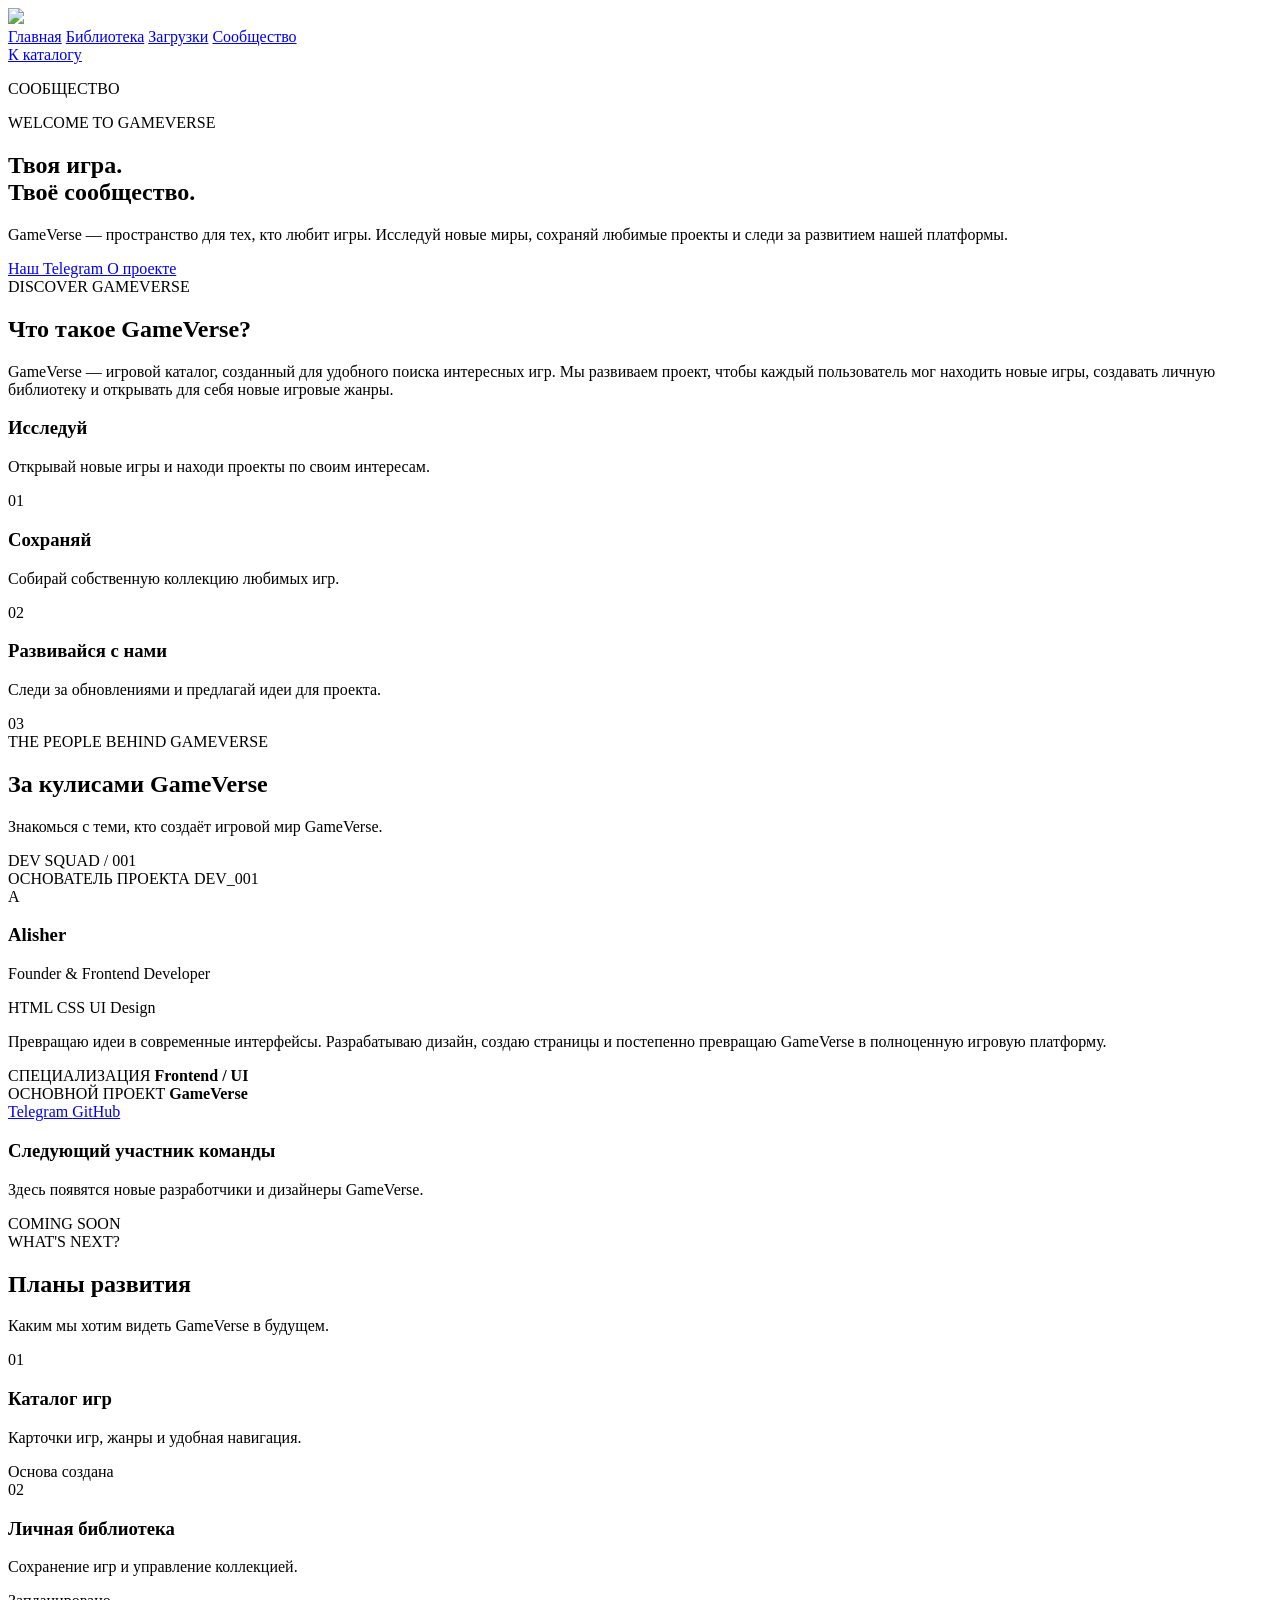
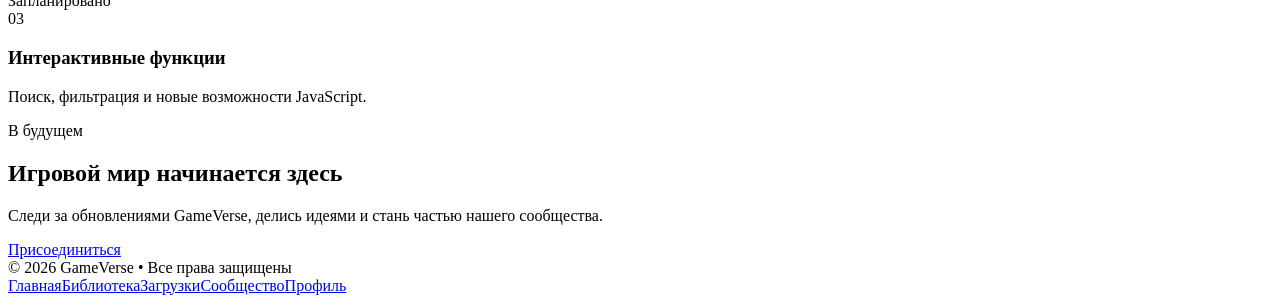
==== community.html @ 57190a84 "Add files via upload" ====
<!DOCTYPE html>

<html lang="ru">

<head>
    <meta charset="utf-8" />
    <meta content="width=device-width, initial-scale=1.0" name="viewport" />
    <title>GameVerse: Сообщество</title>
    <link href="css/global.css" rel="stylesheet" />
    <link href="css/community.css" rel="stylesheet" />
    <link href="https://cdn-uicons.flaticon.com/4.0.0/uicons-regular-rounded/css/uicons-regular-rounded.css" rel="stylesheet" />
    <link href="https://cdn-uicons.flaticon.com/4.0.0/uicons-brands/css/uicons-brands.css" rel="stylesheet" />
    <link href="https://cdn-uicons.flaticon.com/4.0.0/uicons-bold-rounded/css/uicons-bold-rounded.css" rel="stylesheet" />
    <link href="https://cdn-uicons.flaticon.com/4.0.0/uicons-bold-straight/css/uicons-bold-straight.css" rel="stylesheet" />
    <link href="css/responsive.css" rel="stylesheet" />
    <link href="css/improvements.css" rel="stylesheet" />
    <link href="css/stage2.css" rel="stylesheet" />
</head>

<body>
    <header>
        <!-- Верхний хедер -->
        <a href="index.html">
            <img id="logo" src="img/logo.png" />
        </a>
        <nav>
            <a href="index.html">
                <i class="fi fi-rr-home"></i>
                Главная</a>
            <a href="library.html">
                <i class="fi fi-rr-books"></i>
                Библиотека</a>
            <a href="download.html">
                <i class="fi fi-rr-cloud-download-alt"></i>
                Загрузки</a>
            <a href="community.html">
                <i class="fi fi-rr-users-alt"></i>
                Сообщество</a>
        </nav>
        <!-- Нижний хедер -->
        <div class="social">
            <a href="https://t.me/share/url?url=https://capeducation.getcourse.ru" target="_blank">
                <i class="fi fi-rr-paper-plane"></i>
            </a>
            <a href="https://t.me/trsnbv_a">
                <i class="fi fi-brands-telegram"></i></a>
            <a href="https://github.com">
                <i class="fi fi-brands-github"></i>
            </a>
        </div>
    </header>
    <main><a class="catalog-back" href="index.html"><i class="fi fi-rr-arrow-left"></i> К каталогу</a>
        <p class="eyebrow gv-section-label">СООБЩЕСТВО</p>
        <section class="community-hero">
            <div class="hero-content">
                <span class="hero-label">
                    <span class="status-dot"></span>
                    WELCOME TO GAMEVERSE
                </span>
                <h1>
                    Твоя игра.<br />
                    <span>Твоё сообщество.</span>
                </h1>
                <p>
                    GameVerse — пространство для тех, кто любит игры.
                    Исследуй новые миры, сохраняй любимые проекты
                    и следи за развитием нашей платформы.
                </p>
                <div class="hero-buttons">
                    <a class="btn-primary" href="https://t.me/trsnbv_a" rel="noopener noreferrer" target="_blank">
                        <i class="fi fi-brands-telegram"></i>
                        Наш Telegram
                    </a>
                    <a class="btn-outline" href="https://t.me/trsnbv_a">
                        О проекте
                        <i class="fi fi-rr-arrow-small-right"></i>
                    </a>
                </div>
            </div>
            <div class="hero-decoration">
                <i class="fi fi-rr-gamepad"></i>
            </div>
        </section>
        <section class="community-section" id="about">
            <div class="section-heading">
                <div>
                    <span class="section-label">DISCOVER GAMEVERSE</span>
                    <h2>Что такое GameVerse?</h2>
                </div>
            </div>
            <p class="about-description">
                GameVerse — игровой каталог, созданный для удобного поиска
                интересных игр. Мы развиваем проект, чтобы каждый пользователь
                мог находить новые игры, создавать личную библиотеку
                и открывать для себя новые игровые жанры.
            </p>
            <div class="features-grid">
                <div class="feature-card">
                    <div class="feature-icon">
                        <i class="fi fi-rr-gamepad"></i>
                    </div>
                    <h3>Исследуй</h3>
                    <p>Открывай новые игры и находи проекты по своим интересам.</p>
                    <span class="feature-number">01</span>
                </div>
                <div class="feature-card">
                    <div class="feature-icon">
                        <i class="fi fi-rr-bookmark"></i>
                    </div>
                    <h3>Сохраняй</h3>
                    <p>Собирай собственную коллекцию любимых игр.</p>
                    <span class="feature-number">02</span>
                </div>
                <div class="feature-card">
                    <div class="feature-icon">
                        <i class="fi fi-rr-users-alt"></i>
                    </div>
                    <h3>Развивайся с нами</h3>
                    <p>Следи за обновлениями и предлагай идеи для проекта.</p>
                    <span class="feature-number">03</span>
                </div>
            </div>
        </section>
        <!-- Команда разработчиков -->
        <section class="community-section" id="developers">
            <div class="section-heading">
                <div>
                    <span class="section-label">THE PEOPLE BEHIND GAMEVERSE</span>
                    <h2>За кулисами GameVerse</h2>
                    <p>Знакомься с теми, кто создаёт игровой мир GameVerse.</p>
                </div>
                <span class="section-counter">DEV SQUAD / 001</span>
            </div>
            <!-- Главный разработчик -->
            <div class="developer-card">
                <div class="developer-top">
                    <span class="founder-badge">
                        <i class="fi fi-rr-crown"></i>
                        ОСНОВАТЕЛЬ ПРОЕКТА
                    </span>
                    <span class="developer-id">DEV_001</span>
                </div>
                <div class="developer-profile">
                    <div class="developer-avatar">
                        <span>A</span>
                    </div>
                    <div class="developer-main-info">
                        <h3>Alisher</h3>
                        <p class="developer-role">
                            Founder &amp; Frontend Developer
                        </p>
                        <div class="developer-skills">
                            <span>HTML</span>
                            <span>CSS</span>
                            <span>UI Design</span>
                        </div>
                    </div>
                </div>
                <p class="developer-description">
                    Превращаю идеи в современные интерфейсы.
                    Разрабатываю дизайн, создаю страницы
                    и постепенно превращаю GameVerse
                    в полноценную игровую платформу.
                </p>
                <div class="developer-details">
                    <div class="developer-detail">
                        <span>СПЕЦИАЛИЗАЦИЯ</span>
                        <strong>Frontend / UI</strong>
                    </div>
                    <div class="developer-detail">
                        <span>ОСНОВНОЙ ПРОЕКТ</span>
                        <strong>GameVerse</strong>
                    </div>
                </div>
                <div class="developer-socials">
                    <a class="developer-telegram" href="https://t.me/trsnbv_a" rel="noopener noreferrer"
                        target="_blank">
                        <i class="fi fi-brands-telegram"></i>
                        Telegram
                    </a>
                    <a class="developer-github" href="https://github.com" rel="noopener noreferrer" target="_blank">
                        <i class="fi fi-brands-github"></i>
                        GitHub
                    </a>
                </div>
            </div>
            <!-- Будущие участники -->
            <div class="future-team">
                <div class="future-icon">
                    <i class="fi fi-rr-user-add"></i>
                </div>
                <div class="future-info">
                    <h3>Следующий участник команды</h3>
                    <p>Здесь появятся новые разработчики и дизайнеры GameVerse.</p>
                </div>
                <span class="future-label">COMING SOON</span>
            </div>
        </section>
        <!-- Планы развития -->
        <section class="community-section">
            <div class="section-heading">
                <div>
                    <span class="section-label">WHAT'S NEXT?</span>
                    <h2>Планы развития</h2>
                    <p>Каким мы хотим видеть GameVerse в будущем.</p>
                </div>
            </div>
            <div class="roadmap">
                <div class="roadmap-item">
                    <span class="roadmap-number">01</span>
                    <div class="roadmap-info">
                        <h3>Каталог игр</h3>
                        <p>Карточки игр, жанры и удобная навигация.</p>
                    </div>
                    <span class="roadmap-status status-done">
                        Основа создана
                    </span>
                </div>
                <div class="roadmap-item">
                    <span class="roadmap-number">02</span>
                    <div class="roadmap-info">
                        <h3>Личная библиотека</h3>
                        <p>Сохранение игр и управление коллекцией.</p>
                    </div>
                    <span class="roadmap-status status-planned">
                        Запланировано
                    </span>
                </div>
                <div class="roadmap-item">
                    <span class="roadmap-number">03</span>
                    <div class="roadmap-info">
                        <h3>Интерактивные функции</h3>
                        <p>Поиск, фильтрация и новые возможности JavaScript.</p>
                    </div>
                    <span class="roadmap-status status-future">
                        В будущем
                    </span>
                </div>
            </div>
        </section>
        <!-- Присоединиться к сообществу -->
        <section class="join-community">
            <div class="join-icon">
                <i class="fi fi-rr-gamepad"></i>
            </div>
            <h2>Игровой мир начинается здесь</h2>
            <p>
                Следи за обновлениями GameVerse,
                делись идеями и стань частью нашего сообщества.
            </p>
            <a href="https://t.me/trsnbv_a" rel="noopener noreferrer" target="_blank">
                <i class="fi fi-brands-telegram"></i>
                Присоединиться
                <i class="fi fi-rr-arrow-up-right"></i>
            </a>
        </section>
        <!-- Подвал -->
        <footer class="site-footer">
            <div class="footer-bottom">© 2026 GameVerse • Все права защищены</div>
        </footer>
    </main>
    <nav aria-label="Мобильная навигация" class="mobile-nav"><a href="index.html"><i aria-hidden="true"
                class="fi fi-rr-home"></i><span>Главная</span></a><a href="library.html"><i aria-hidden="true"
                class="fi fi-rr-books"></i><span>Библиотека</span></a><a href="download.html"><i aria-hidden="true"
                class="fi fi-rr-download"></i><span>Загрузки</span></a><a aria-current="page" class="active"
            href="community.html"><i aria-hidden="true" class="fi fi-rr-users-alt"></i><span>Сообщество</span></a><a
            href="profile.html"><i aria-hidden="true" class="fi fi-rr-user"></i><span>Профиль</span></a></nav>
</body>

</html>
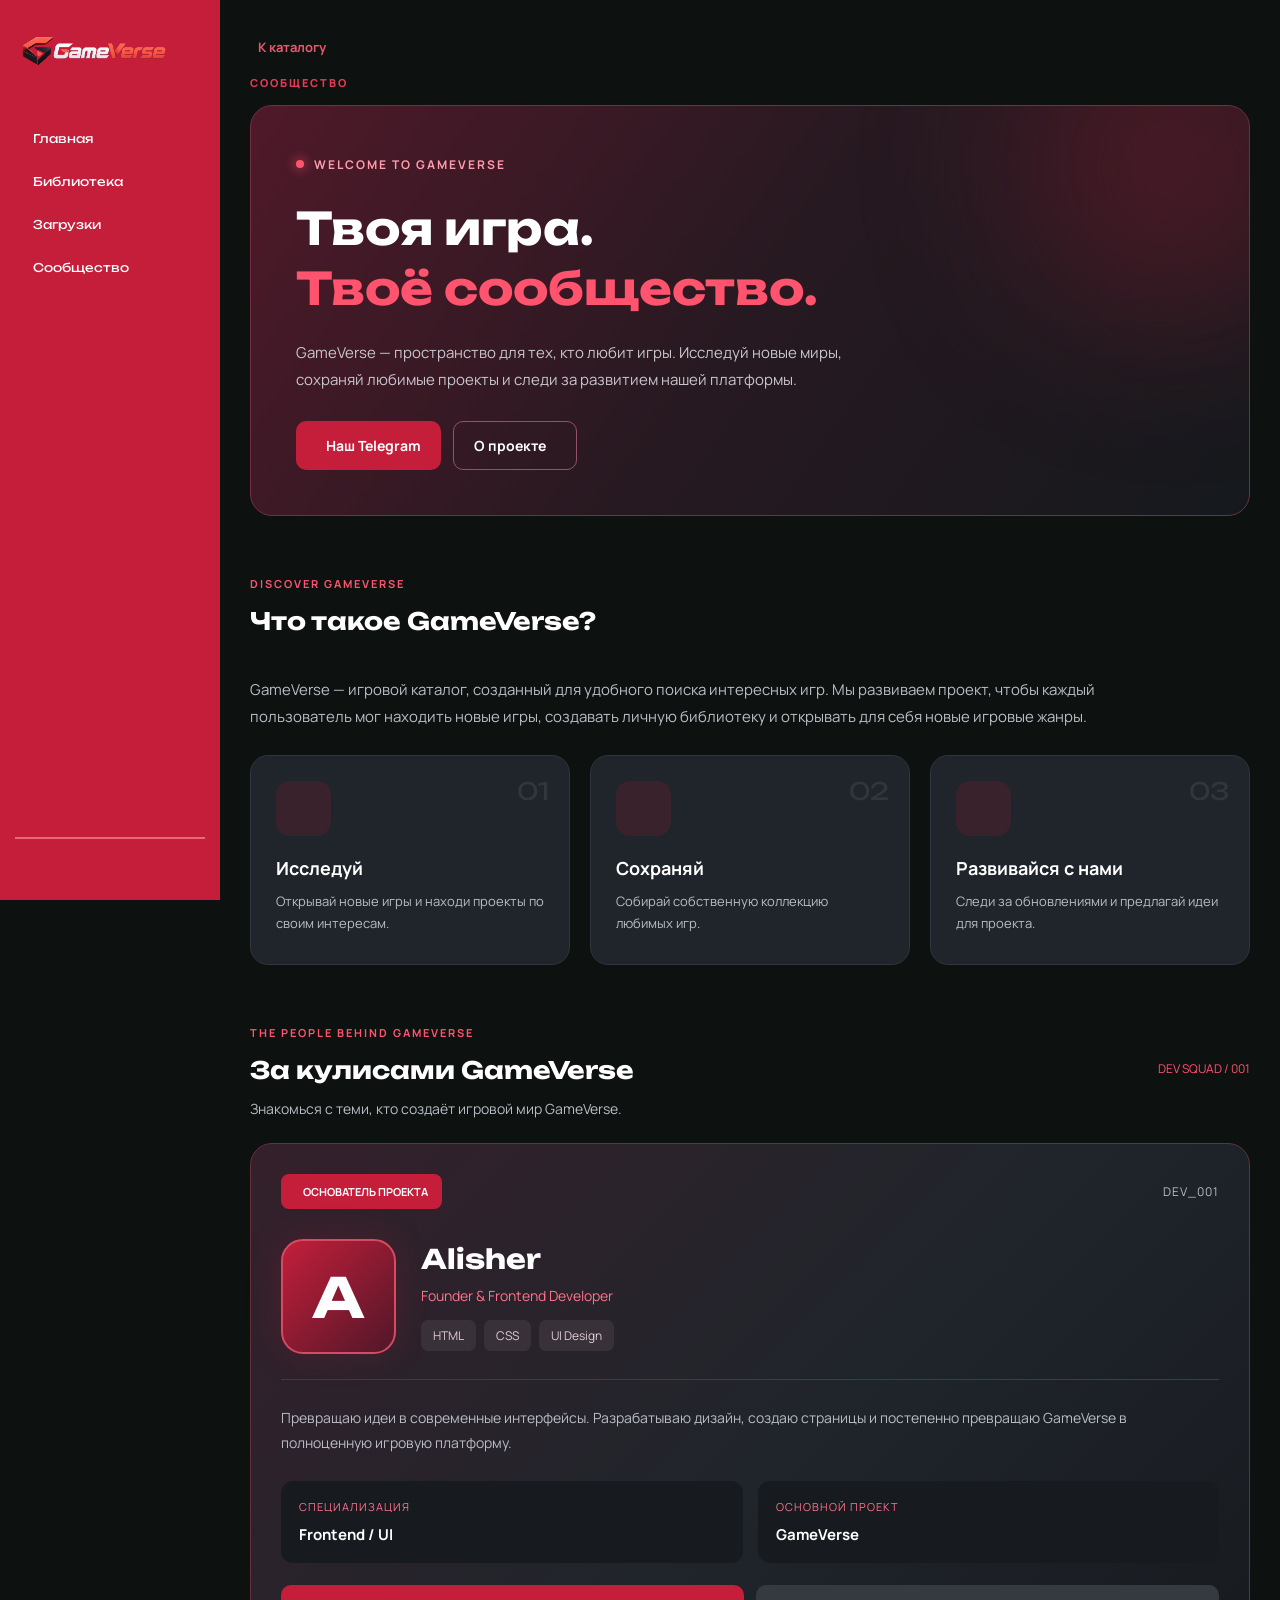
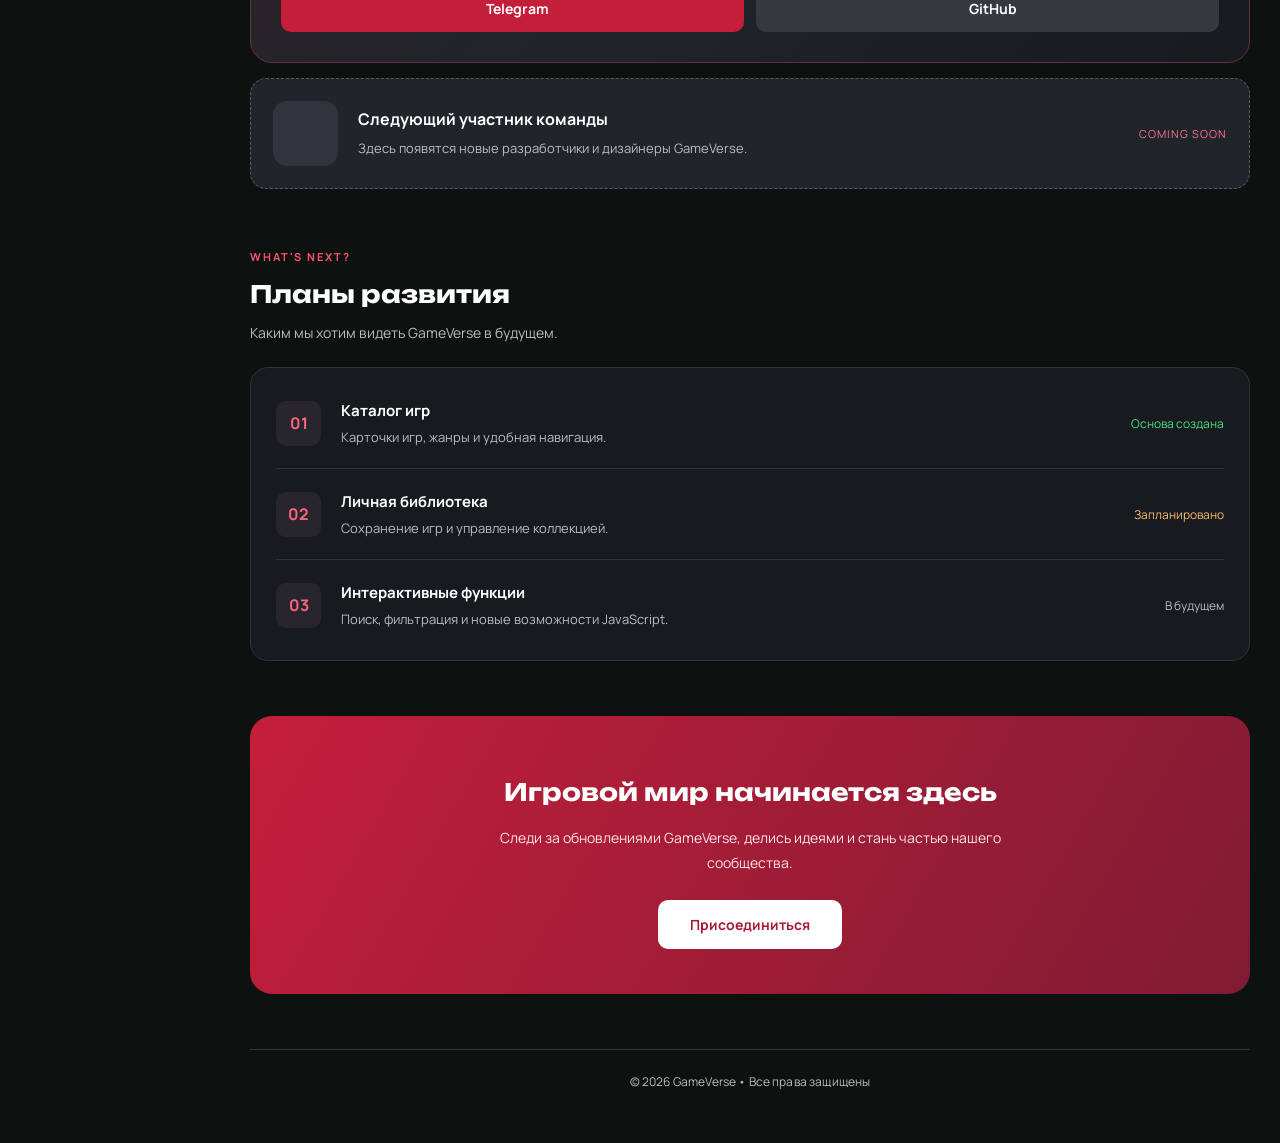
==== commit 930247c9: "Add files via upload" ====
--- a/community.html
+++ b/community.html
@@ -6,22 +6,22 @@
     <meta charset="utf-8" />
     <meta content="width=device-width, initial-scale=1.0" name="viewport" />
     <title>GameVerse: Сообщество</title>
-    <link href="css/global.css" rel="stylesheet" />
-    <link href="css/community.css" rel="stylesheet" />
+    <link href="global.css" rel="stylesheet" />
+    <link href="community.css" rel="stylesheet" />
     <link href="https://cdn-uicons.flaticon.com/4.0.0/uicons-regular-rounded/css/uicons-regular-rounded.css" rel="stylesheet" />
     <link href="https://cdn-uicons.flaticon.com/4.0.0/uicons-brands/css/uicons-brands.css" rel="stylesheet" />
     <link href="https://cdn-uicons.flaticon.com/4.0.0/uicons-bold-rounded/css/uicons-bold-rounded.css" rel="stylesheet" />
     <link href="https://cdn-uicons.flaticon.com/4.0.0/uicons-bold-straight/css/uicons-bold-straight.css" rel="stylesheet" />
-    <link href="css/responsive.css" rel="stylesheet" />
-    <link href="css/improvements.css" rel="stylesheet" />
-    <link href="css/stage2.css" rel="stylesheet" />
+    <link href="responsive.css" rel="stylesheet" />
+    <link href="improvements.css" rel="stylesheet" />
+    <link href="stage2.css" rel="stylesheet" />
 </head>
 
 <body>
     <header>
         <!-- Верхний хедер -->
         <a href="index.html">
-            <img id="logo" src="img/logo.png" />
+            <img id="logo" src="logo.png" />
         </a>
         <nav>
             <a href="index.html">
--- a/global.css
+++ b/global.css
@@ -0,0 +1,84 @@
+@import url("https://cdn-uicons.flaticon.com/4.0.0/uicons-regular-chubby/css/uicons-regular-chubby.css");
+
+/* Manrope — основной текст */
+@font-face {
+  font-family: "Manrope";
+  src: url("Manrope-VariableFont_wght.ttf");
+  font-weight: 200 800;
+}
+
+/* Unbounded — заголовки */
+@font-face {
+  font-family: "Unbounded";
+  src: url("Unbounded-Regular.ttf");
+  font-weight: 400;
+}
+
+@font-face {
+  font-family: "Unbounded";
+  src: url("Unbounded-Bold.ttf");
+  font-weight: 700;
+}
+
+body {
+  margin: 0;
+  display: flex;
+  min-height: 100vh;
+  color: white;
+  font-family: "Manrope", sans-serif;
+  font-weight: 400;
+  background-color: #0d1110;
+}
+
+header {
+  width: 220px;
+  padding: 15px;
+  box-sizing: border-box;
+  flex-shrink: 0;
+  display: flex;
+  min-height: 100vh;
+  flex-direction: column;
+  background-color: #c41e3a;
+
+  position: sticky;
+  top: 0;
+  height: 100vh;
+  align-self: flex-start;
+}
+
+header #logo {
+  width: 90%;
+  margin-left: -9px;
+}
+
+header nav {
+  margin-top: 35px;
+  display: flex;
+  flex-direction: column;
+  gap: 20px;
+}
+
+header a {
+  color: white;
+  text-decoration: none;
+  padding: 10px;
+  border-radius: 8px;
+  font-family: "Unbounded", sans-serif;
+  font-weight: 300;
+  display: flex;
+  align-items: center;
+  gap: 8px;
+}
+
+header nav a:hover {
+  background: #ff6b61;
+}
+
+.social {
+  margin-top: auto;
+  display: flex;
+  justify-content: center;
+  gap: 20px;
+  border-top: 2px solid #e9687c;
+  padding-top: 30px;
+}
--- a/community.css
+++ b/community.css
@@ -0,0 +1,625 @@
+main {
+  flex: 1;
+  min-width: 0;
+  padding: 30px;
+  box-sizing: border-box;
+}
+
+main * {
+  box-sizing: border-box;
+}
+
+main a {
+  text-decoration: none;
+}
+
+header nav a.active {
+  background: rgba(255, 255, 255, 0.18);
+}
+
+.community-hero {
+  position: relative;
+  overflow: hidden;
+
+  display: flex;
+  align-items: center;
+
+  min-height: 370px;
+  padding: 45px;
+
+  border-radius: 22px;
+  border: 1px solid #713044;
+
+  background: linear-gradient(125deg, #501929 0%, #271921 50%, #15191d 100%);
+}
+
+.community-hero::before {
+  content: "";
+  position: absolute;
+
+  width: 320px;
+  height: 320px;
+  right: -90px;
+  top: -100px;
+
+  border-radius: 50%;
+  background: rgba(196, 30, 58, 0.25);
+  filter: blur(80px);
+  pointer-events: none;
+}
+
+.hero-content {
+  position: relative;
+  z-index: 2;
+  max-width: 650px;
+}
+
+.hero-label {
+  display: inline-flex;
+  align-items: center;
+  gap: 10px;
+
+  color: #ff9cad;
+  font-size: 12px;
+  font-weight: 700;
+  letter-spacing: 2px;
+}
+
+.status-dot {
+  width: 8px;
+  height: 8px;
+  border-radius: 50%;
+  background: #ff536e;
+
+  box-shadow: 0 0 12px #ff536e;
+  animation: pulse 2s infinite;
+}
+
+@keyframes pulse {
+  0%,
+  100% {
+    opacity: 1;
+  }
+
+  50% {
+    opacity: 0.4;
+  }
+}
+
+.community-hero h1 {
+  font-family: "Unbounded", sans-serif;
+  font-size: clamp(27px, 3.5vw, 45px);
+  line-height: 1.35;
+  margin: 25px 0 20px;
+}
+
+.community-hero h1 span {
+  color: #ff536e;
+}
+
+.community-hero p {
+  color: #c7c6cd;
+  font-size: 15px;
+  line-height: 1.8;
+  max-width: 560px;
+}
+
+.hero-buttons {
+  display: flex;
+  flex-wrap: wrap;
+  gap: 12px;
+  margin-top: 28px;
+}
+
+.btn-primary,
+.btn-outline {
+  display: inline-flex;
+  align-items: center;
+  justify-content: center;
+  gap: 10px;
+
+  padding: 14px 20px;
+  border-radius: 10px;
+
+  font-size: 14px;
+  font-weight: 700;
+  transition: 0.3s;
+}
+
+.btn-primary {
+  background: #c41e3a;
+  color: white;
+}
+
+.btn-primary:hover {
+  background: #e02a49;
+  transform: translateY(-3px);
+}
+
+.btn-outline {
+  color: white;
+  border: 1px solid #925366;
+}
+
+.btn-outline:hover {
+  background: #ffffff12;
+  border-color: #ff536e;
+}
+
+.hero-decoration {
+  position: absolute;
+  right: 40px;
+  top: 50%;
+  transform: translateY(-50%) rotate(-15deg);
+
+  font-size: 180px;
+  color: rgba(255, 255, 255, 0.055);
+  pointer-events: none;
+}
+
+.community-section {
+  margin-top: 55px;
+}
+
+.section-heading {
+  display: flex;
+  justify-content: space-between;
+  align-items: center;
+  gap: 20px;
+  margin-bottom: 25px;
+}
+
+.section-label {
+  color: #ff536e;
+  font-size: 11px;
+  font-weight: 700;
+  letter-spacing: 2px;
+}
+
+.section-heading h2 {
+  font-family: "Unbounded", sans-serif;
+  font-size: 24px;
+  line-height: 1.4;
+  margin: 12px 0;
+}
+
+.section-heading p {
+  color: #b8bdc5;
+  font-size: 14px;
+  margin: 0;
+}
+
+.section-counter {
+  color: #ff536e;
+  font-size: 12px;
+  white-space: nowrap;
+}
+
+.about-description {
+  max-width: 850px;
+  color: #b8bdc5;
+  line-height: 1.8;
+  font-size: 15px;
+  margin-bottom: 25px;
+}
+
+.features-grid {
+  display: grid;
+  grid-template-columns: repeat(3, minmax(0, 1fr));
+  gap: 20px;
+}
+
+.feature-card {
+  position: relative;
+  overflow: hidden;
+
+  background: #20252b;
+  border: 1px solid #30363d;
+  border-radius: 18px;
+
+  padding: 25px;
+  min-height: 210px;
+  transition: 0.3s;
+}
+
+.feature-card:hover {
+  transform: translateY(-6px);
+  border-color: #c41e3a;
+  box-shadow: 0 10px 35px rgba(196, 30, 58, 0.12);
+}
+
+.feature-icon {
+  display: flex;
+  align-items: center;
+  justify-content: center;
+
+  width: 55px;
+  height: 55px;
+  background: #39222c;
+  border-radius: 14px;
+
+  color: #ff536e;
+  font-size: 25px;
+  margin-bottom: 20px;
+}
+
+.feature-card h3 {
+  font-size: 18px;
+  margin: 0 0 10px;
+}
+
+.feature-card p {
+  color: #b8bdc5;
+  font-size: 13px;
+  line-height: 1.7;
+  margin: 0;
+}
+
+.feature-number {
+  position: absolute;
+  right: 20px;
+  top: 20px;
+
+  font-family: "Unbounded", sans-serif;
+  font-size: 24px;
+  color: #ffffff15;
+}
+
+.developer-card {
+  background: linear-gradient(135deg, #34202b, #20252b 55%, #171b20);
+
+  border: 1px solid #66303f;
+  border-radius: 22px;
+  padding: 30px;
+
+  transition: 0.3s;
+}
+
+.developer-card:hover {
+  border-color: #c41e3a;
+  box-shadow: 0 15px 45px rgba(196, 30, 58, 0.12);
+}
+
+.developer-top {
+  display: flex;
+  justify-content: space-between;
+  align-items: center;
+  gap: 15px;
+  margin-bottom: 30px;
+}
+
+.founder-badge {
+  display: inline-flex;
+  align-items: center;
+  gap: 8px;
+
+  background: #c41e3a;
+  padding: 10px 14px;
+  border-radius: 8px;
+
+  color: white;
+  font-size: 11px;
+  font-weight: 700;
+}
+
+.developer-id {
+  color: #b8bdc5;
+  font-size: 12px;
+  letter-spacing: 1px;
+}
+
+.developer-profile {
+  display: flex;
+  align-items: center;
+  gap: 25px;
+}
+
+.developer-avatar {
+  display: flex;
+  align-items: center;
+  justify-content: center;
+
+  width: 115px;
+  height: 115px;
+  flex-shrink: 0;
+
+  border-radius: 22px;
+  background: linear-gradient(135deg, #c41e3a, #511729);
+  border: 2px solid #d64a62;
+
+  box-shadow: 0 0 35px rgba(196, 30, 58, 0.2);
+}
+
+.developer-avatar span {
+  font-family: "Unbounded", sans-serif;
+  font-size: 55px;
+  font-weight: 700;
+  color: white;
+}
+
+.developer-main-info h3 {
+  font-family: "Unbounded", sans-serif;
+  font-size: 27px;
+  margin: 0 0 10px;
+}
+
+.developer-role {
+  color: #ff728a;
+  font-size: 14px;
+  margin: 0 0 15px;
+}
+
+.developer-skills {
+  display: flex;
+  flex-wrap: wrap;
+  gap: 8px;
+}
+
+.developer-skills span {
+  background: #38313a;
+  color: #e3cdd3;
+
+  padding: 7px 12px;
+  border-radius: 7px;
+  font-size: 12px;
+}
+
+.developer-description {
+  color: #b8bdc5;
+  font-size: 14px;
+  line-height: 1.8;
+
+  padding-top: 25px;
+  margin: 25px 0;
+  border-top: 1px solid #503541;
+}
+
+.developer-details {
+  display: grid;
+  grid-template-columns: repeat(2, minmax(0, 1fr));
+  gap: 15px;
+}
+
+.developer-detail {
+  display: flex;
+  flex-direction: column;
+  gap: 10px;
+
+  background: #171b20;
+  border-radius: 12px;
+  padding: 18px;
+}
+
+.developer-detail span {
+  color: #ff728a;
+  font-size: 11px;
+  letter-spacing: 1px;
+}
+
+.developer-detail strong {
+  color: white;
+  font-size: 15px;
+}
+
+.developer-socials {
+  display: flex;
+  gap: 12px;
+  margin-top: 22px;
+}
+
+.developer-socials a {
+  display: flex;
+  align-items: center;
+  justify-content: center;
+  gap: 10px;
+
+  flex: 1;
+  padding: 14px;
+
+  border-radius: 10px;
+  color: white;
+  font-weight: 700;
+  font-size: 14px;
+  transition: 0.3s;
+}
+
+.developer-telegram {
+  background: #c41e3a;
+}
+
+.developer-telegram:hover {
+  background: #e02a49;
+  transform: translateY(-3px);
+}
+
+.developer-github {
+  background: #343a40;
+}
+
+.developer-github:hover {
+  background: #484f58;
+  transform: translateY(-3px);
+}
+
+.future-team {
+  display: flex;
+  align-items: center;
+  gap: 20px;
+
+  margin-top: 15px;
+  padding: 22px;
+
+  border: 1px dashed #565c65;
+  border-radius: 16px;
+  background: #20252b;
+}
+
+.future-icon {
+  width: 65px;
+  height: 65px;
+  flex-shrink: 0;
+
+  display: flex;
+  align-items: center;
+  justify-content: center;
+
+  background: #30343d;
+  border-radius: 14px;
+
+  color: #b8bdc5;
+  font-size: 27px;
+}
+
+.future-info {
+  flex: 1;
+}
+
+.future-info h3 {
+  font-size: 16px;
+  margin: 0 0 8px;
+}
+
+.future-info p {
+  color: #b8bdc5;
+  font-size: 13px;
+  line-height: 1.6;
+  margin: 0;
+}
+
+.future-label {
+  color: #ff728a;
+  font-size: 11px;
+  white-space: nowrap;
+  letter-spacing: 1px;
+}
+
+.roadmap {
+  background: #171b20;
+  border: 1px solid #35313b;
+  border-radius: 18px;
+  padding: 10px 25px;
+}
+
+.roadmap-item {
+  display: flex;
+  align-items: center;
+  gap: 20px;
+  padding: 22px 0;
+}
+
+.roadmap-item:not(:last-child) {
+  border-bottom: 1px solid #30363d;
+}
+
+.roadmap-number {
+  width: 45px;
+  height: 45px;
+  flex-shrink: 0;
+
+  display: flex;
+  align-items: center;
+  justify-content: center;
+
+  background: #29252e;
+  border-radius: 10px;
+
+  color: #ff667d;
+  font-weight: 700;
+}
+
+.roadmap-info {
+  flex: 1;
+}
+
+.roadmap-info h3 {
+  font-size: 15px;
+  margin: 0 0 7px;
+}
+
+.roadmap-info p {
+  color: #b8bdc5;
+  font-size: 13px;
+  margin: 0;
+}
+
+.roadmap-status {
+  font-size: 12px;
+  white-space: nowrap;
+}
+
+.status-done {
+  color: #4ade80;
+}
+
+.status-planned {
+  color: #ffb86c;
+}
+
+.status-future {
+  color: #b8bdc5;
+}
+
+.join-community {
+  display: flex;
+  flex-direction: column;
+  align-items: center;
+  text-align: center;
+
+  gap: 15px;
+  margin-top: 55px;
+  padding: 45px 25px;
+
+  border-radius: 22px;
+  background: linear-gradient(120deg, #c41e3a, #801b33);
+}
+
+.join-icon {
+  font-size: 40px;
+  color: white;
+}
+
+.join-community h2 {
+  font-family: "Unbounded", sans-serif;
+  font-size: 24px;
+  line-height: 1.4;
+  margin: 0;
+}
+
+.join-community p {
+  max-width: 550px;
+  color: #ffe3e8;
+  font-size: 14px;
+  line-height: 1.8;
+  margin: 0;
+}
+
+.join-community a {
+  display: inline-flex;
+  align-items: center;
+  justify-content: center;
+  gap: 10px;
+
+  background: white;
+  color: #a51c36;
+
+  padding: 15px 22px;
+  border-radius: 10px;
+  margin-top: 10px;
+
+  font-size: 14px;
+  font-weight: 700;
+  transition: 0.3s;
+}
+
+.join-community a:hover {
+  transform: translateY(-4px);
+  box-shadow: 0 8px 25px #00000030;
+}
+
+footer {
+  margin-top: 45px;
+  padding: 20px 0;
+  color: #777f89;
+  font-size: 12px;
+  text-align: center;
+}
--- a/responsive.css
+++ b/responsive.css
@@ -0,0 +1,200 @@
+/* Общая адаптация и нижний футер */
+* {
+  box-sizing: border-box;
+}
+body {
+  min-width: 320px;
+}
+main {
+  flex: 1;
+  min-width: 0;
+  padding: 30px;
+}
+img {
+  max-width: 100%;
+}
+header nav a {
+  font-size: 12px;
+}
+header nav a i {
+  font-size: 18px;
+  flex-shrink: 0;
+}
+header nav {
+  gap: 8px;
+}
+header .social {
+  gap: 5px;
+}
+header .social a {
+  padding: 8px;
+}
+header nav a:hover {
+  background: #ffffff27;
+}
+header nav a[href="notifications.html"] {
+  margin-top: 8px;
+}
+.site-footer {
+  margin-top: 60px !important;
+  padding: 30px 0 16px !important;
+  border-top: 1px solid #353b43 !important;
+  background: transparent !important;
+  display: grid;
+  grid-template-columns: 1fr auto;
+  gap: 20px;
+  color: #b8bdc5;
+}
+.footer-brand {
+  font:
+    700 20px Unbounded,
+    sans-serif;
+  color: #fff;
+  text-decoration: none;
+}
+.site-footer p {
+  font-size: 13px;
+  line-height: 1.6;
+  max-width: 370px;
+}
+.footer-links {
+  display: flex;
+  flex-wrap: wrap;
+  gap: 12px;
+  align-content: center;
+}
+.footer-links a {
+  color: #d8dbe0;
+  text-decoration: none;
+  font-size: 13px;
+}
+.footer-links a:hover {
+  color: #ff6b80;
+}
+.footer-bottom {
+  grid-column: 1/-1;
+  border-top: 1px solid #343a40;
+  padding-top: 16px;
+  font-size: 12px;
+}
+.library-hint {
+  font-size: 13px;
+  color: #b8bdc5;
+}
+.library-filters button:disabled {
+  opacity: 0.55;
+  cursor: not-allowed;
+}
+@media (max-width: 1000px) {
+  .games {
+    grid-template-columns: repeat(2, minmax(0, 1fr)) !important;
+  }
+  .saved-games {
+    grid-template-columns: repeat(2, minmax(0, 1fr));
+  }
+  .download-stats {
+    grid-template-columns: repeat(2, minmax(0, 1fr));
+  }
+  .button-categorie {
+    flex-wrap: wrap;
+  }
+  .button-categorie label {
+    flex: 1 1 140px;
+  }
+}
+@media (max-width: 700px) {
+  body {
+    display: block;
+  }
+  body > header {
+    position: relative !important;
+    top: auto !important;
+    left: auto !important;
+    width: 100% !important;
+    height: auto !important;
+    min-height: 0 !important;
+    padding: 12px 16px !important;
+    display: flex !important;
+    flex-direction: column !important;
+    gap: 8px;
+  }
+  body > header #logo {
+    width: 130px;
+    margin: 0;
+  }
+  body > header nav {
+    display: flex !important;
+    flex-direction: row !important;
+    flex-wrap: wrap !important;
+    gap: 5px !important;
+    margin: 0 !important;
+  }
+  body > header nav a {
+    font:
+      500 11px Manrope,
+      sans-serif;
+    padding: 9px !important;
+    gap: 5px !important;
+  }
+  body > header nav a[href="notifications.html"] {
+    margin: 0;
+  }
+  body > header .social {
+    display: none;
+  }
+  main {
+    padding: 18px !important;
+    width: 100% !important;
+  }
+  .top {
+    flex-wrap: wrap;
+  }
+  .search {
+    width: 100%;
+  }
+  .header-actions {
+    width: 100%;
+    justify-content: flex-end;
+  }
+  .games {
+    grid-template-columns: repeat(2, minmax(0, 1fr)) !important;
+    gap: 12px !important;
+  }
+  .game-card {
+    min-width: 0;
+  }
+  .game-card h3 {
+    font-size: 14px;
+  }
+  .game-card .description {
+    font-size: 12px;
+  }
+  .download-stats {
+    grid-template-columns: 1fr !important;
+  }
+  .saved-games {
+    grid-template-columns: 1fr;
+  }
+  .site-footer {
+    grid-template-columns: 1fr;
+    gap: 10px;
+  }
+  .footer-bottom {
+    grid-column: 1;
+  }
+  .footer-links {
+    gap: 12px;
+  }
+}
+@media (max-width: 430px) {
+  .games {
+    grid-template-columns: 1fr !important;
+  }
+  .button-categorie label {
+    font-size: 12px;
+    padding: 11px;
+  }
+  .site-footer {
+    margin-top: 35px !important;
+  }
+}
--- a/improvements.css
+++ b/improvements.css
@@ -0,0 +1,291 @@
+/* GameVerse 2.0 — согласованные доработки */
+.site-footer {
+  display: block !important;
+  margin-top: 55px !important;
+  padding: 23px 12px !important;
+  border-top: 1px solid #343a40 !important;
+  background: transparent !important;
+  text-align: center;
+}
+.site-footer .footer-bottom {
+  border: 0 !important;
+  padding: 0 !important;
+  font-size: 12px;
+  color: #b8bdc5;
+  letter-spacing: 0.15px;
+}
+.catalog-back {
+  display: inline-flex;
+  align-items: center;
+  gap: 8px;
+  margin-bottom: 19px;
+  color: #ee5670;
+  font:
+    700 13px Manrope,
+    sans-serif;
+  text-decoration: none;
+  transition: color 0.2s ease;
+}
+.catalog-back:hover {
+  color: #fff;
+}
+.mobile-nav {
+  display: none;
+}
+body > header nav a[href="notifications.html"],
+body > header nav a[href="login.html"] {
+  display: none;
+}
+
+/* Сохранение игр — кнопка внутри обложки */
+.game-card {
+  position: relative;
+  overflow: hidden;
+}
+
+/* Верхние действия на ПК — отдельные кнопки по центру */
+.top {
+  flex-wrap: wrap;
+}
+.header-actions {
+  display: flex;
+  justify-content: center !important;
+  gap: 12px;
+  margin-inline: auto;
+}
+.header-actions .icon-header {
+  border-radius: 12px;
+  transition:
+    transform 0.2s,
+    background 0.2s;
+}
+.header-actions .icon-header:hover {
+  transform: translateY(-2px);
+}
+
+/* Адаптация сообщества */
+@media (max-width: 850px) {
+  .community-hero {
+    display: flex !important;
+    flex-direction: column !important;
+  }
+  .hero-content,
+  .hero-decoration {
+    min-width: 0;
+    max-width: 100%;
+  }
+  .features-grid,
+  .roadmap {
+    grid-template-columns: 1fr !important;
+  }
+  .feature-card,
+  .roadmap-item,
+  .developer-card,
+  .future-team {
+    min-width: 0;
+  }
+  .community-section,
+  .join-community {
+    max-width: 100%;
+  }
+}
+@media (max-width: 700px) {
+  body {
+    overflow-x: hidden;
+  }
+  body > header {
+    align-items: center !important;
+  }
+  body > header > a:has(#logo) {
+    display: flex;
+    width: 100%;
+    justify-content: center;
+    align-items: center;
+    padding: 0;
+  }
+  body > header #logo {
+    display: block;
+    width: min(160px, 60vw) !important;
+    max-width: 100%;
+    height: auto;
+    margin: 0 !important;
+  }
+  body > header nav {
+    display: none !important;
+  }
+  main {
+    padding: 18px 16px 95px !important;
+  }
+  .mobile-nav {
+    display: grid;
+    grid-template-columns: repeat(4, minmax(0, 1fr));
+    position: fixed;
+    bottom: 0;
+    left: 0;
+    right: 0;
+    z-index: 1000;
+    background: #191b23;
+    border-top: 1px solid #393a44;
+    padding: 9px 7px max(9px, env(safe-area-inset-bottom));
+    box-shadow: 0 -8px 28px #0005;
+  }
+  .mobile-nav a {
+    display: flex;
+    flex-direction: column;
+    align-items: center;
+    justify-content: center;
+    gap: 5px;
+    padding: 7px 2px;
+    color: #b9bac4;
+    text-decoration: none;
+    font:
+      600 10px Manrope,
+      sans-serif;
+    min-width: 0;
+    border-radius: 11px;
+  }
+  .mobile-nav a i {
+    font-size: 21px;
+  }
+  .mobile-nav a.active {
+    color: #ff6a84;
+    background: #c41e3a22;
+  }
+  .top {
+    flex-direction: column;
+    align-items: stretch;
+  }
+  .header-actions {
+    width: max-content !important;
+    max-width: 100%;
+    margin: 4px auto 0;
+    padding: 7px;
+    border: 1px solid #373945;
+    background: #23252e;
+    border-radius: 16px;
+    gap: 7px;
+  }
+  .header-actions .icon-header {
+    margin: 0;
+  }
+  .community-hero {
+    padding: 24px 18px !important;
+  }
+  .community-hero h1 {
+    font-size: clamp(23px, 7vw, 36px) !important;
+    overflow-wrap: anywhere;
+  }
+  .hero-buttons {
+    display: flex;
+    flex-wrap: wrap;
+    gap: 10px;
+  }
+  .hero-buttons a {
+    max-width: 100%;
+  }
+  .hero-decoration {
+    display: none !important;
+  }
+  .features-grid {
+    display: grid !important;
+    grid-template-columns: 1fr !important;
+    gap: 12px;
+  }
+  .feature-card {
+    width: 100%;
+    padding: 20px !important;
+  }
+  .section-heading {
+    flex-wrap: wrap;
+    gap: 10px;
+  }
+  .section-heading h2 {
+    font-size: clamp(18px, 5vw, 25px);
+  }
+  .developer-profile,
+  .developer-details,
+  .developer-top,
+  .future-team,
+  .roadmap-item {
+    flex-wrap: wrap;
+  }
+  .developer-card,
+  .future-team,
+  .join-community {
+    padding: 22px 16px !important;
+  }
+  .developer-skills,
+  .developer-socials {
+    flex-wrap: wrap;
+  }
+  .join-community h2 {
+    font-size: 21px !important;
+  }
+  .join-community a {
+    max-width: 100%;
+    text-align: center;
+  }
+  .page-top {
+    flex-wrap: wrap;
+  }
+  .profile-header,
+  .profile-banner,
+  .profile-user {
+    max-width: 100%;
+  }
+  .profile-user {
+    display: flex !important;
+    flex-direction: column !important;
+    align-items: center !important;
+    text-align: center;
+    gap: 12px !important;
+  }
+  .profile-info {
+    text-align: center;
+  }
+  .profile-user .primary-btn {
+    align-self: center;
+  }
+  .stats-grid {
+    display: grid !important;
+    grid-template-columns: repeat(3, minmax(0, 1fr)) !important;
+    gap: 8px;
+  }
+  .stat-card {
+    min-width: 0;
+    padding: 13px 7px !important;
+    overflow-wrap: anywhere;
+  }
+  .favorite-grid,
+  .achievements-grid {
+    display: grid !important;
+    grid-template-columns: 1fr !important;
+  }
+  .favorite-card,
+  .achievement-card,
+  .level-card,
+  .settings-card {
+    min-width: 0;
+    max-width: 100%;
+  }
+  .level-top,
+  .xp-info {
+    flex-wrap: wrap;
+  }
+  .settings-card {
+    padding: 18px !important;
+  }
+  .settings-form input,
+  .settings-form select,
+  .settings-form textarea {
+    max-width: 100%;
+  }
+}
+@media (max-width: 380px) {
+  .mobile-nav a {
+    font-size: 9px;
+  }
+  .stats-grid {
+    grid-template-columns: 1fr !important;
+  }
+}
--- a/stage2.css
+++ b/stage2.css
@@ -0,0 +1,155 @@
+/* Этап 2: стили поверх исходных файлов. */
+.gv-section-label {
+  margin: 0 0 15px !important;
+  color: #e33a55 !important;
+  font-size: 11px !important;
+  font-weight: 800 !important;
+  letter-spacing: 2px !important;
+  text-transform: uppercase;
+}
+/* Избранное: позиционирование относительно самой карточки. */
+.games .game-card {
+  position: relative !important;
+  isolation: isolate;
+}
+
+/* Поиск отдельно, действия — в одной компактной группе. */
+.top {
+  display: flex !important;
+  align-items: center;
+  gap: 15px;
+}
+.top .search {
+  flex: 1 1 320px;
+  width: auto;
+  max-width: 560px;
+}
+.top .header-actions {
+  display: flex !important;
+  align-items: center;
+  justify-content: center !important;
+  flex: 0 0 auto;
+  width: auto !important;
+  margin: 0 !important;
+  padding: 6px !important;
+  gap: 5px !important;
+  border: 1px solid #373b47;
+  background: #252832;
+  border-radius: 15px;
+}
+.top .header-actions .icon-header {
+  width: 42px !important;
+  height: 42px !important;
+  border-radius: 10px !important;
+  background: transparent !important;
+}
+.top .header-actions .icon-header:hover {
+  background: #c41e3a !important;
+}
+
+/* Мобильная панель: пять равных пунктов, активный красный. */
+@media (max-width: 700px) {
+  .top {
+    flex-direction: row !important;
+    flex-wrap: nowrap !important;
+    align-items: center;
+    gap: 8px;
+  }
+  .top .search {
+    flex: 1 1 0;
+    min-width: 0;
+  }
+  .top .search input {
+    min-width: 0;
+    padding: 12px 9px;
+    font-size: 12px;
+  }
+  .top .header-actions {
+    padding: 4px !important;
+    gap: 1px !important;
+  }
+  .top .header-actions .icon-header {
+    width: 32px !important;
+    height: 36px !important;
+    font-size: 16px;
+  }
+  .mobile-nav {
+    display: grid !important;
+    grid-template-columns: repeat(5, minmax(0, 1fr)) !important;
+    gap: 2px;
+    padding: 7px 5px max(8px, env(safe-area-inset-bottom)) !important;
+    border-radius: 15px 15px 0 0;
+  }
+  .mobile-nav a {
+    min-width: 0;
+    padding: 8px 0 !important;
+    gap: 5px;
+  }
+  .mobile-nav a.active {
+    background: #c41e3a !important;
+    color: #fff !important;
+  }
+  .mobile-nav a i {
+    font-size: 19px !important;
+  }
+  .mobile-nav a span {
+    font-size: clamp(8px, 2.15vw, 10px);
+    letter-spacing: -0.2px;
+  }
+  /* Горизонтальный короткий баннер вместо высокого фона */
+  .profile-banner {
+    height: 74px !important;
+    min-height: 74px !important;
+    padding: 12px 16px !important;
+    display: flex !important;
+    align-items: center !important;
+    justify-content: flex-start !important;
+    gap: 12px;
+    background: linear-gradient(110deg, #a51f3d, #581b31) !important;
+  }
+  .profile-banner > i {
+    width: 42px;
+    height: 42px;
+    flex: 0 0 42px;
+    display: grid;
+    place-items: center;
+    background: #ffffff24;
+    border-radius: 12px;
+    font-size: 22px;
+    color: white;
+  }
+  .profile-banner span {
+    font-size: 14px !important;
+    letter-spacing: 0.3px !important;
+    opacity: 1 !important;
+    font-weight: 800;
+  }
+  .profile-user {
+    position: relative;
+  }
+  .profile-user .primary-btn {
+    position: absolute;
+    top: 14px;
+    right: 14px;
+    width: 38px !important;
+    height: 38px !important;
+    min-width: 38px;
+    padding: 0 !important;
+    display: grid !important;
+    place-items: center;
+    border-radius: 10px !important;
+    background: #c41e3a;
+    font-size: 16px;
+  }
+  .profile-user .primary-btn .edit-label {
+    display: none;
+  }
+  .profile-info {
+    padding-right: 25px;
+  }
+}
+@media (min-width: 701px) {
+  .profile-banner > i {
+    display: none;
+  }
+}
